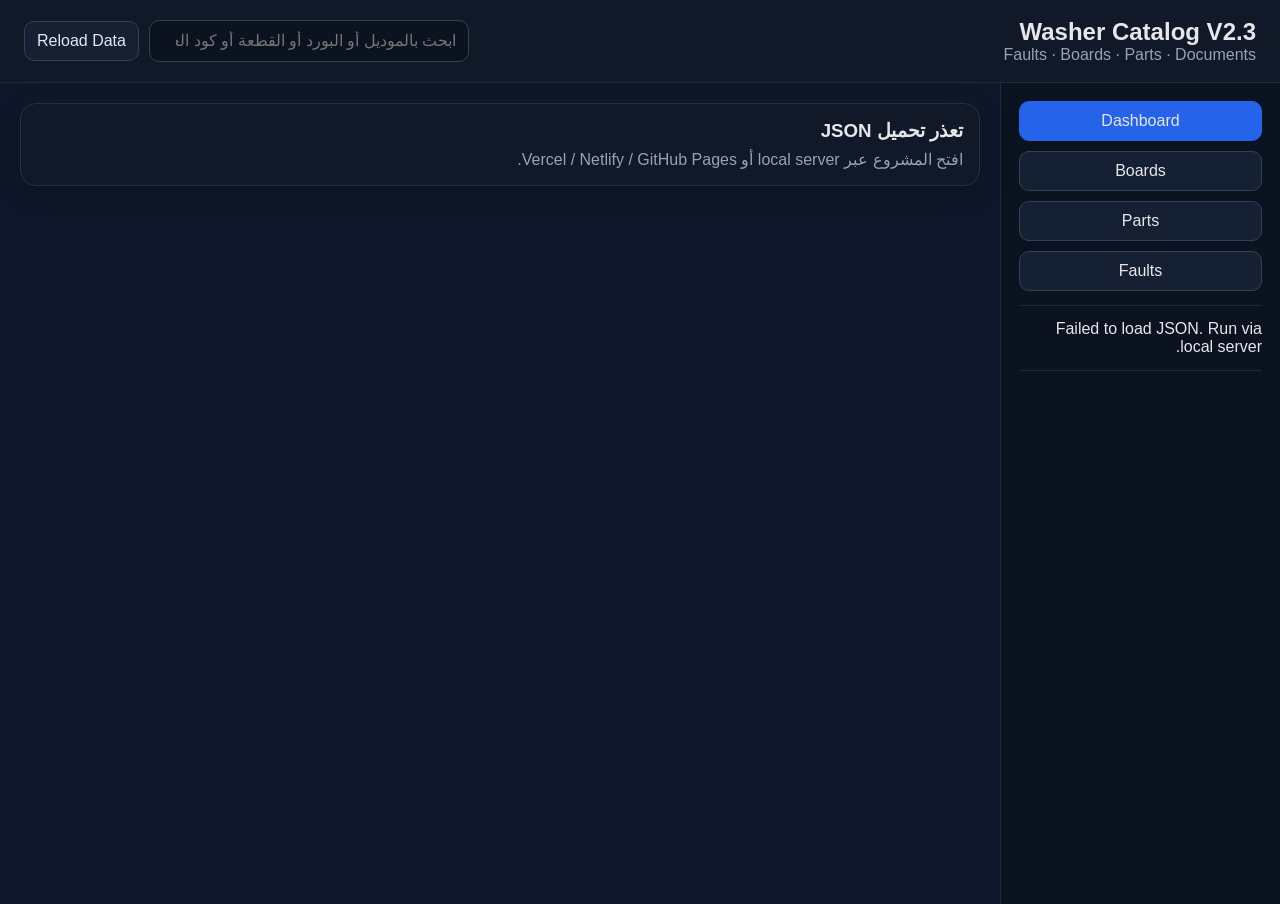
==== index.html @ 23c7f56a "Add files via upload" ====
<!DOCTYPE html>
<html lang="ar" dir="rtl">
<head>
  <meta charset="UTF-8" />
  <meta name="viewport" content="width=device-width, initial-scale=1.0" />
  <title>Washer Catalog V2.3</title>
  <link rel="stylesheet" href="styles.css" />
</head>
<body>
  <header class="topbar">
    <div>
      <h1>Washer Catalog V2.3</h1>
      <p class="muted">Faults · Boards · Parts · Documents</p>
    </div>
    <div class="actions">
      <input id="globalSearch" type="search" placeholder="ابحث بالموديل أو البورد أو القطعة أو كود العطل" />
      <button id="reloadBtn">Reload Data</button>
    </div>
  </header>

  <section class="sidebar-wrap">
    <aside class="sidebar">
      <nav class="main-nav">
        <button class="nav-btn active" data-view="dashboard">Dashboard</button>
        <button class="nav-btn" data-view="boards">Boards</button>
        <button class="nav-btn" data-view="parts">Parts</button>
        <button class="nav-btn" data-view="symptoms">Faults</button>
      </nav>
      <div class="status-box">
        <div id="dataStatus">جاهز</div>
      </div>
      <div class="brand-list" id="brandList"></div>
    </aside>
    <main id="app"></main>
  </section>

  <template id="emptyStateTpl">
    <div class="card empty"><h3>لا توجد بيانات مطابقة</h3></div>
  </template>
  <script src="app.js"></script>
</body>
</html>
---- styles.css ----
*{box-sizing:border-box}body{margin:0;font-family:Arial,Helvetica,sans-serif;background:#0f172a;color:#e5e7eb}a{color:#93c5fd}button,input{font:inherit}h1,h2,h3,p{margin:0}ul{margin:8px 0 0;padding-inline-start:18px}
.topbar{display:flex;justify-content:space-between;align-items:center;gap:16px;padding:18px 24px;border-bottom:1px solid #1f2937;background:#111827;position:sticky;top:0;z-index:10}.topbar h1{font-size:24px}.muted{color:#94a3b8}.actions{display:flex;gap:10px;align-items:center;flex-wrap:wrap}.actions input{min-width:320px;padding:11px 12px;border-radius:10px;border:1px solid #334155;background:#0b1220;color:#e5e7eb}.actions button,.nav-btn,.brand-btn,.inline,.tab-btn{padding:10px 12px;border:1px solid #334155;border-radius:10px;background:#162033;color:#e5e7eb;cursor:pointer}.actions button:hover,.nav-btn:hover,.brand-btn:hover,.inline:hover,.tab-btn:hover{background:#1e293b}.nav-btn.active,.brand-btn.active,.tab-btn.active{background:#2563eb;border-color:#2563eb}.sidebar-wrap{display:grid;grid-template-columns:280px 1fr;min-height:calc(100vh - 79px)}.sidebar{padding:18px;border-left:1px solid #1f2937;background:#0b1220}.main-nav,.brand-list{display:grid;gap:10px}.status-box{padding:14px 0;border-top:1px solid #1f2937;border-bottom:1px solid #1f2937;margin:14px 0}#app{padding:20px}.section-title{display:flex;justify-content:space-between;align-items:center;gap:12px;margin-bottom:16px}.grid{display:grid;grid-template-columns:repeat(auto-fit,minmax(240px,1fr));gap:16px}.card{background:#111827;border:1px solid #243041;border-radius:16px;padding:16px;box-shadow:0 8px 30px rgba(0,0,0,.18)}.card h3{margin-bottom:8px}.badge{display:inline-block;padding:4px 8px;border-radius:999px;background:#1e293b;color:#bfdbfe;font-size:12px;margin:4px 4px 0 0}.schema{white-space:pre-wrap;background:#0b1220;padding:14px;border-radius:12px;border:1px solid #243041}.table{display:grid;gap:8px}.model-row,.item-row{display:grid;grid-template-columns:2.1fr 1.2fr .8fr .8fr;gap:12px;align-items:center;padding:12px;border:1px solid #243041;border-radius:12px;background:#111827}.head{background:#172033;font-weight:700}.tabs{display:flex;gap:8px;flex-wrap:wrap;margin-bottom:14px}.kv{display:grid;grid-template-columns:180px 1fr;gap:10px}.list{display:grid;gap:16px}.doc-list,.part-list,.board-list{display:grid;gap:12px}.doc-item,.part-item,.board-item{padding:14px;border-radius:12px;background:#0b1220;border:1px solid #243041}.split{display:grid;grid-template-columns:1fr 1fr;gap:16px}.doc-status{font-size:12px;padding:4px 8px;border-radius:999px;background:#1e293b}.doc-status.unavailable{background:#3f1d1d;color:#fecaca}.doc-status.available{background:#10261a;color:#bbf7d0}.toolbar{display:flex;gap:10px;align-items:center;flex-wrap:wrap;margin-bottom:14px}.pill{padding:6px 10px;border-radius:999px;background:#172033;border:1px solid #243041}.empty{min-height:120px;display:flex;align-items:center;justify-content:center;text-align:center}.small{font-size:13px;color:#94a3b8}.link-btn{display:inline-block;margin-top:8px}.note{padding:10px 12px;background:#0b1220;border:1px solid #243041;border-radius:12px}.compat-list{display:flex;flex-wrap:wrap;gap:8px}@media(max-width:900px){.sidebar-wrap{grid-template-columns:1fr}.sidebar{border-left:none;border-bottom:1px solid #1f2937}.actions input{min-width:0;width:100%}.topbar{flex-direction:column;align-items:stretch}.split,.kv,.model-row,.item-row{grid-template-columns:1fr}}
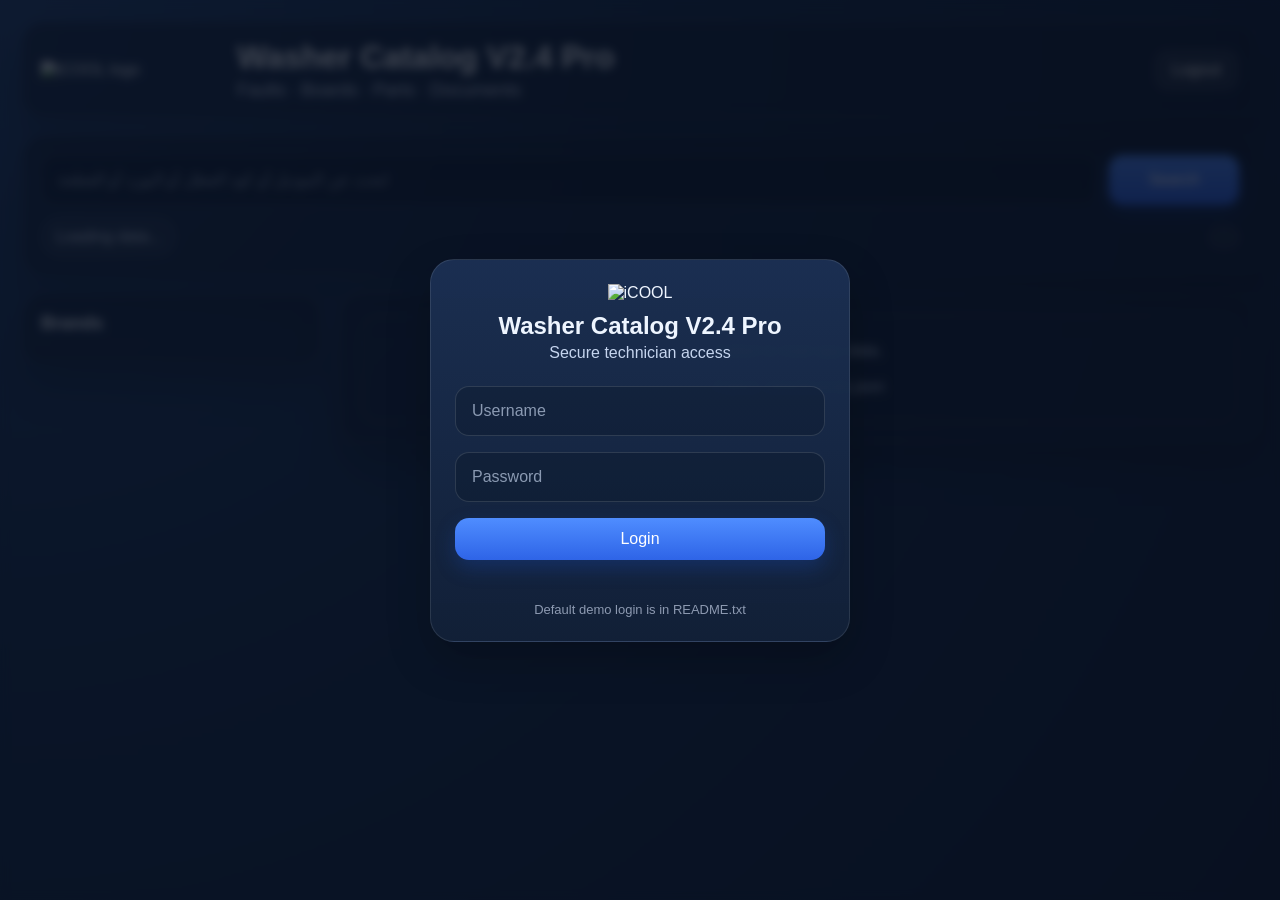
==== commit 15bba27c: "Add files via upload" ====
--- a/index.html
+++ b/index.html
@@ -1,42 +1,62 @@
 <!DOCTYPE html>
-<html lang="ar" dir="rtl">
+<html lang="en" dir="ltr">
 <head>
   <meta charset="UTF-8" />
   <meta name="viewport" content="width=device-width, initial-scale=1.0" />
-  <title>Washer Catalog V2.3</title>
+  <title>Washer Catalog V2.4 Pro</title>
   <link rel="stylesheet" href="styles.css" />
 </head>
 <body>
-  <header class="topbar">
-    <div>
-      <h1>Washer Catalog V2.3</h1>
-      <p class="muted">Faults · Boards · Parts · Documents</p>
+  <div id="loginOverlay" class="login-overlay">
+    <div class="login-box">
+      <img src="assets/logo/icool.svg" class="login-logo" alt="iCOOL">
+      <h2>Washer Catalog V2.4 Pro</h2>
+      <p>Secure technician access</p>
+      <input id="loginUser" type="text" placeholder="Username">
+      <input id="loginPass" type="password" placeholder="Password">
+      <button id="loginBtn">Login</button>
+      <div id="loginMsg" class="login-msg"></div>
+      <div class="small-note">Default demo login is in README.txt</div>
     </div>
-    <div class="actions">
-      <input id="globalSearch" type="search" placeholder="ابحث بالموديل أو البورد أو القطعة أو كود العطل" />
-      <button id="reloadBtn">Reload Data</button>
-    </div>
-  </header>
+  </div>
 
-  <section class="sidebar-wrap">
-    <aside class="sidebar">
-      <nav class="main-nav">
-        <button class="nav-btn active" data-view="dashboard">Dashboard</button>
-        <button class="nav-btn" data-view="boards">Boards</button>
-        <button class="nav-btn" data-view="parts">Parts</button>
-        <button class="nav-btn" data-view="symptoms">Faults</button>
-      </nav>
-      <div class="status-box">
-        <div id="dataStatus">جاهز</div>
+  <div class="app-shell">
+    <header class="app-header">
+      <div class="header-left">
+        <img src="assets/logo/icool.svg" class="icool-logo" alt="iCOOL logo">
+        <div>
+          <h1>Washer Catalog V2.4 Pro</h1>
+          <p>Faults · Boards · Parts · Documents</p>
+        </div>
       </div>
-      <div class="brand-list" id="brandList"></div>
-    </aside>
-    <main id="app"></main>
-  </section>
+      <div class="header-right">
+        <button id="logoutBtn" class="ghost-btn">Logout</button>
+      </div>
+    </header>
 
-  <template id="emptyStateTpl">
-    <div class="card empty"><h3>لا توجد بيانات مطابقة</h3></div>
-  </template>
+    <section class="top-tools">
+      <div class="search-row">
+        <input id="globalSearch" type="text" placeholder="ابحث عن الموديل أو كود العطل أو البورد أو القطعة">
+        <button id="searchBtn">Search</button>
+      </div>
+      <div class="meta-row">
+        <div id="statsBox" class="stat-pill">Loading data...</div>
+        <div id="crumbs" class="crumbs"></div>
+      </div>
+    </section>
+
+    <main class="main-grid">
+      <aside class="sidebar">
+        <div class="side-title">Brands</div>
+        <div id="brandList" class="brand-list"></div>
+      </aside>
+
+      <section class="content">
+        <div id="viewRoot"></div>
+      </section>
+    </main>
+  </div>
+
   <script src="app.js"></script>
 </body>
-</html>+</html>
--- a/styles.css
+++ b/styles.css
@@ -1,2 +1,134 @@
-*{box-sizing:border-box}body{margin:0;font-family:Arial,Helvetica,sans-serif;background:#0f172a;color:#e5e7eb}a{color:#93c5fd}button,input{font:inherit}h1,h2,h3,p{margin:0}ul{margin:8px 0 0;padding-inline-start:18px}
-.topbar{display:flex;justify-content:space-between;align-items:center;gap:16px;padding:18px 24px;border-bottom:1px solid #1f2937;background:#111827;position:sticky;top:0;z-index:10}.topbar h1{font-size:24px}.muted{color:#94a3b8}.actions{display:flex;gap:10px;align-items:center;flex-wrap:wrap}.actions input{min-width:320px;padding:11px 12px;border-radius:10px;border:1px solid #334155;background:#0b1220;color:#e5e7eb}.actions button,.nav-btn,.brand-btn,.inline,.tab-btn{padding:10px 12px;border:1px solid #334155;border-radius:10px;background:#162033;color:#e5e7eb;cursor:pointer}.actions button:hover,.nav-btn:hover,.brand-btn:hover,.inline:hover,.tab-btn:hover{background:#1e293b}.nav-btn.active,.brand-btn.active,.tab-btn.active{background:#2563eb;border-color:#2563eb}.sidebar-wrap{display:grid;grid-template-columns:280px 1fr;min-height:calc(100vh - 79px)}.sidebar{padding:18px;border-left:1px solid #1f2937;background:#0b1220}.main-nav,.brand-list{display:grid;gap:10px}.status-box{padding:14px 0;border-top:1px solid #1f2937;border-bottom:1px solid #1f2937;margin:14px 0}#app{padding:20px}.section-title{display:flex;justify-content:space-between;align-items:center;gap:12px;margin-bottom:16px}.grid{display:grid;grid-template-columns:repeat(auto-fit,minmax(240px,1fr));gap:16px}.card{background:#111827;border:1px solid #243041;border-radius:16px;padding:16px;box-shadow:0 8px 30px rgba(0,0,0,.18)}.card h3{margin-bottom:8px}.badge{display:inline-block;padding:4px 8px;border-radius:999px;background:#1e293b;color:#bfdbfe;font-size:12px;margin:4px 4px 0 0}.schema{white-space:pre-wrap;background:#0b1220;padding:14px;border-radius:12px;border:1px solid #243041}.table{display:grid;gap:8px}.model-row,.item-row{display:grid;grid-template-columns:2.1fr 1.2fr .8fr .8fr;gap:12px;align-items:center;padding:12px;border:1px solid #243041;border-radius:12px;background:#111827}.head{background:#172033;font-weight:700}.tabs{display:flex;gap:8px;flex-wrap:wrap;margin-bottom:14px}.kv{display:grid;grid-template-columns:180px 1fr;gap:10px}.list{display:grid;gap:16px}.doc-list,.part-list,.board-list{display:grid;gap:12px}.doc-item,.part-item,.board-item{padding:14px;border-radius:12px;background:#0b1220;border:1px solid #243041}.split{display:grid;grid-template-columns:1fr 1fr;gap:16px}.doc-status{font-size:12px;padding:4px 8px;border-radius:999px;background:#1e293b}.doc-status.unavailable{background:#3f1d1d;color:#fecaca}.doc-status.available{background:#10261a;color:#bbf7d0}.toolbar{display:flex;gap:10px;align-items:center;flex-wrap:wrap;margin-bottom:14px}.pill{padding:6px 10px;border-radius:999px;background:#172033;border:1px solid #243041}.empty{min-height:120px;display:flex;align-items:center;justify-content:center;text-align:center}.small{font-size:13px;color:#94a3b8}.link-btn{display:inline-block;margin-top:8px}.note{padding:10px 12px;background:#0b1220;border:1px solid #243041;border-radius:12px}.compat-list{display:flex;flex-wrap:wrap;gap:8px}@media(max-width:900px){.sidebar-wrap{grid-template-columns:1fr}.sidebar{border-left:none;border-bottom:1px solid #1f2937}.actions input{min-width:0;width:100%}.topbar{flex-direction:column;align-items:stretch}.split,.kv,.model-row,.item-row{grid-template-columns:1fr}}+
+:root{
+  --bg:#142845;
+  --bg2:#19345a;
+  --panel:#1d3154;
+  --panel2:#223a64;
+  --line:rgba(255,255,255,.10);
+  --text:#eef5ff;
+  --muted:#c6d5ef;
+  --accent:#4f8dff;
+  --accent2:#7cb3ff;
+  --ok:#45d68c;
+  --danger:#ff7d7d;
+  --shadow:0 18px 44px rgba(0,0,0,.24);
+}
+*{box-sizing:border-box}
+body{
+  margin:0;
+  min-height:100vh;
+  font-family:Arial,Helvetica,sans-serif;
+  color:var(--text);
+  background:
+    radial-gradient(circle at top left,#26487b 0%, #173257 42%, #11213c 100%);
+}
+input,button{font:inherit}
+.app-shell{max-width:1320px; margin:0 auto; padding:22px}
+.app-header{
+  display:flex; justify-content:space-between; align-items:center; gap:16px;
+  padding:16px 18px; border:1px solid var(--line); background:rgba(17,31,54,.50);
+  border-radius:22px; box-shadow:var(--shadow); backdrop-filter: blur(9px);
+}
+.header-left{display:flex; gap:16px; align-items:center}
+.icool-logo{width:180px; max-width:42vw; height:auto; display:block}
+.app-header h1{margin:0 0 4px; font-size:32px}
+.app-header p{margin:0; color:var(--muted); font-size:18px}
+.ghost-btn, #searchBtn, #loginBtn{
+  border:none; border-radius:14px; cursor:pointer;
+  padding:12px 18px; color:white; background:linear-gradient(180deg,var(--accent),#2e64e7);
+  box-shadow:0 8px 20px rgba(28,88,220,.25);
+}
+.ghost-btn{background:rgba(255,255,255,.08); box-shadow:none}
+.top-tools{
+  margin-top:18px; padding:18px; border:1px solid var(--line); border-radius:22px;
+  background:rgba(19,34,59,.52); box-shadow:var(--shadow)
+}
+.search-row{display:grid; grid-template-columns:1fr 130px; gap:12px}
+.search-row input, .login-box input{
+  width:100%; border:1px solid rgba(255,255,255,.12); border-radius:14px;
+  background:rgba(7,16,32,.26); color:var(--text); padding:15px 16px; outline:none;
+}
+.search-row input::placeholder, .login-box input::placeholder{color:#c7d6efaa}
+.meta-row{margin-top:12px; display:flex; gap:12px; align-items:center; justify-content:space-between; flex-wrap:wrap}
+.stat-pill,.crumbs{
+  border:1px solid var(--line); background:rgba(255,255,255,.05);
+  border-radius:999px; padding:10px 14px; color:var(--muted)
+}
+.main-grid{display:grid; grid-template-columns:300px 1fr; gap:18px; margin-top:18px}
+.sidebar, .content{
+  border:1px solid var(--line); border-radius:22px; background:rgba(19,34,59,.52);
+  box-shadow:var(--shadow)
+}
+.sidebar{padding:18px; height:fit-content; position:sticky; top:18px}
+.side-title{font-size:18px; font-weight:700; margin-bottom:12px}
+.brand-list{display:grid; gap:10px}
+.brand-btn{
+  display:flex; gap:12px; align-items:center; width:100%; text-align:left;
+  background:rgba(255,255,255,.04); border:1px solid var(--line); border-radius:16px;
+  padding:12px 14px; color:var(--text); cursor:pointer;
+}
+.brand-btn.active{background:linear-gradient(180deg,#4079f2,#2b62de)}
+.brand-btn img{width:58px; height:28px; object-fit:contain; border-radius:8px; background:#ffffff12}
+.brand-btn .brand-names small{display:block; color:#dfe8ffb3; margin-top:4px}
+.content{padding:20px}
+.brand-header{
+  display:flex; gap:14px; align-items:center; justify-content:space-between; flex-wrap:wrap;
+  margin-bottom:16px
+}
+.brand-title-wrap{display:flex; align-items:center; gap:14px}
+.brand-title-wrap img{width:92px; height:44px; object-fit:contain; background:#fff1; border-radius:10px}
+.info-grid, .models-grid, .search-results{
+  display:grid; gap:14px
+}
+.models-grid{grid-template-columns:repeat(auto-fill,minmax(220px,1fr))}
+.model-card, .detail-card, .result-card{
+  border:1px solid var(--line); background:rgba(255,255,255,.04); border-radius:18px; padding:16px;
+}
+.model-card h3, .detail-card h3, .result-card h3{margin:0 0 10px}
+.meta-badges{display:flex; gap:8px; flex-wrap:wrap; margin-bottom:10px}
+.badge{
+  border:1px solid var(--line); border-radius:999px; padding:6px 10px; color:#dce8ff; font-size:13px;
+  background:rgba(255,255,255,.05)
+}
+.action-row{display:flex; gap:10px; margin-top:12px}
+.action-row button{
+  flex:1; border:none; border-radius:12px; padding:10px 12px; color:white; cursor:pointer;
+  background:rgba(79,141,255,.85)
+}
+.dim{color:var(--muted)}
+.detail-grid{display:grid; grid-template-columns:repeat(2,minmax(0,1fr)); gap:16px}
+.detail-card ul{margin:10px 0 0; padding-left:18px}
+.detail-card li{margin:8px 0}
+.kv{display:grid; grid-template-columns:160px 1fr; gap:8px; margin:6px 0}
+.result-card{display:flex; justify-content:space-between; gap:14px; align-items:flex-start}
+.empty{
+  border:1px dashed rgba(255,255,255,.18); border-radius:18px; padding:26px; text-align:center; color:var(--muted)
+}
+.login-overlay{
+  position:fixed; inset:0; display:flex; align-items:center; justify-content:center;
+  background:rgba(6,12,24,.74); z-index:10; backdrop-filter: blur(5px)
+}
+.login-box{
+  width:min(92vw,420px); border:1px solid var(--line); border-radius:24px; padding:24px;
+  background:linear-gradient(180deg,rgba(28,49,84,.94),rgba(18,33,57,.96)); box-shadow:var(--shadow);
+  text-align:center
+}
+.login-logo{width:210px; max-width:100%; margin-bottom:10px}
+.login-box h2{margin:0 0 4px}
+.login-box p{margin:0 0 16px; color:var(--muted)}
+.login-box input{margin:8px 0}
+.login-box button{width:100%; margin-top:8px}
+.login-msg{min-height:20px; margin-top:10px; color:var(--danger)}
+.small-note{margin-top:12px; color:#dce8ff9b; font-size:13px}
+.hidden{display:none !important}
+.link-btn{
+  border:none; background:none; color:#8dc0ff; cursor:pointer; padding:0; text-decoration:underline;
+}
+.section-title{font-size:22px; margin:0 0 14px}
+@media (max-width:960px){
+  .main-grid{grid-template-columns:1fr}
+  .sidebar{position:static}
+  .detail-grid{grid-template-columns:1fr}
+  .app-header{flex-direction:column; align-items:flex-start}
+  .search-row{grid-template-columns:1fr}
+}
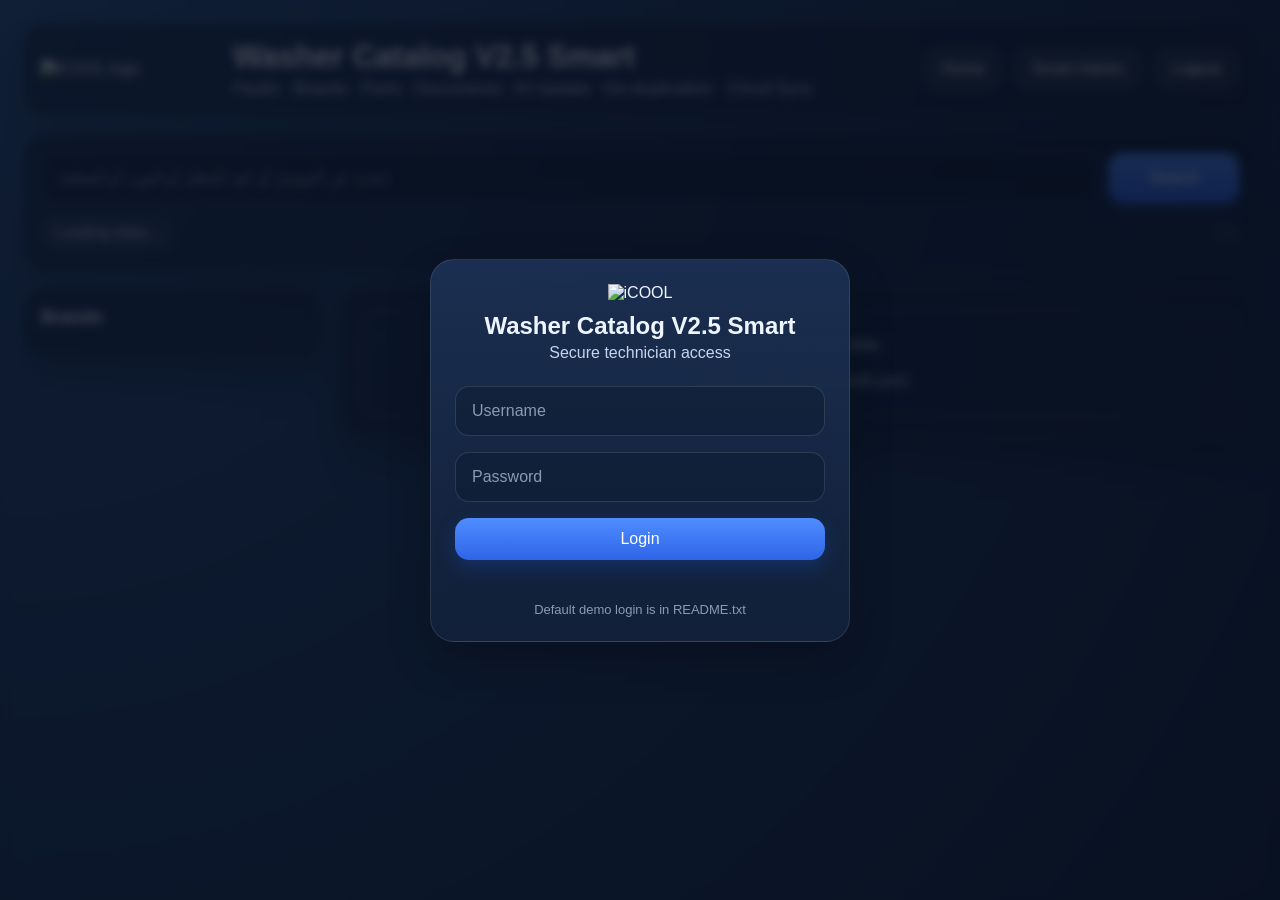
==== commit c2a15337: "Add files via upload" ====
--- a/index.html
+++ b/index.html
@@ -3,14 +3,14 @@
 <head>
   <meta charset="UTF-8" />
   <meta name="viewport" content="width=device-width, initial-scale=1.0" />
-  <title>Washer Catalog V2.4 Pro</title>
+  <title>Washer Catalog V2.5 Smart</title>
   <link rel="stylesheet" href="styles.css" />
 </head>
 <body>
   <div id="loginOverlay" class="login-overlay">
     <div class="login-box">
       <img src="assets/logo/icool.svg" class="login-logo" alt="iCOOL">
-      <h2>Washer Catalog V2.4 Pro</h2>
+      <h2>Washer Catalog V2.5 Smart</h2>
       <p>Secure technician access</p>
       <input id="loginUser" type="text" placeholder="Username">
       <input id="loginPass" type="password" placeholder="Password">
@@ -25,11 +25,13 @@
       <div class="header-left">
         <img src="assets/logo/icool.svg" class="icool-logo" alt="iCOOL logo">
         <div>
-          <h1>Washer Catalog V2.4 Pro</h1>
-          <p>Faults · Boards · Parts · Documents</p>
+          <h1>Washer Catalog V2.5 Smart</h1>
+          <p>Faults · Boards · Parts · Documents · AI Update · De-duplication · Cloud Sync</p>
         </div>
       </div>
       <div class="header-right">
+        <button id="goHomeBtn" class="ghost-btn">Home</button>
+        <button id="toggleAdminBtn" class="ghost-btn">Smart Admin</button>
         <button id="logoutBtn" class="ghost-btn">Logout</button>
       </div>
     </header>
@@ -42,6 +44,41 @@
       <div class="meta-row">
         <div id="statsBox" class="stat-pill">Loading data...</div>
         <div id="crumbs" class="crumbs"></div>
+      </div>
+    </section>
+
+    <section id="adminPanel" class="admin-panel hidden">
+      <div class="admin-head">
+        <h2>Smart Admin</h2>
+        <div class="dim">Edit one brand, ask AI to expand one brand or all brands, remove duplicates automatically, and optionally sync to Supabase cloud.</div>
+      </div>
+      <div class="admin-toolbar wrap">
+        <select id="adminBrandSelect"></select>
+        <span id="adminSourceMeta" class="badge">Source: bundled</span>
+        <label class="file-pill">Import JSON<input id="importBrandFile" type="file" accept="application/json,.json"></label>
+        <button id="dedupeBtn">Normalize & De-duplicate</button>
+        <button id="saveOverrideBtn">Save Override</button>
+        <button id="resetOverrideBtn" class="ghost-btn">Reset Brand</button>
+        <button id="exportBrandBtn" class="ghost-btn">Export Brand</button>
+        <button id="exportAllBtn" class="ghost-btn">Export All</button>
+        <button id="cloudLoadBtn" class="ghost-btn">Cloud Load</button>
+        <button id="cloudSaveBtn" class="ghost-btn">Cloud Save</button>
+      </div>
+      <div class="admin-grid top-gap">
+        <div class="detail-card">
+          <h3>AI Instruction</h3>
+          <textarea id="aiInstruction" class="admin-textarea small"></textarea>
+          <div class="action-row stack-on-mobile">
+            <button id="applyAiBtn">Apply AI Update</button>
+            <button id="applyAiAllBtn" class="ghost-btn">Update All Brands</button>
+          </div>
+          <div class="dim top-gap-sm">Tip: ask for older + newer models, better board mapping notes, full fault families, and cleaner aliases.</div>
+          <div id="adminStatus" class="admin-status"></div>
+        </div>
+        <div class="detail-card admin-json-wrap">
+          <h3>Brand JSON</h3>
+          <textarea id="adminJson" class="admin-textarea"></textarea>
+        </div>
       </div>
     </section>
 
--- a/styles.css
+++ b/styles.css
@@ -1,9 +1,8 @@
-
 :root{
-  --bg:#142845;
-  --bg2:#19345a;
-  --panel:#1d3154;
-  --panel2:#223a64;
+  --bg:#173052;
+  --bg2:#21406c;
+  --panel:#22385e;
+  --panel2:#2a4677;
   --line:rgba(255,255,255,.10);
   --text:#eef5ff;
   --muted:#c6d5ef;
@@ -19,40 +18,40 @@
   min-height:100vh;
   font-family:Arial,Helvetica,sans-serif;
   color:var(--text);
-  background:
-    radial-gradient(circle at top left,#26487b 0%, #173257 42%, #11213c 100%);
+  background:radial-gradient(circle at top left,#305992 0%, #21406d 40%, #132540 100%);
 }
-input,button{font:inherit}
-.app-shell{max-width:1320px; margin:0 auto; padding:22px}
+input,button,textarea,select{font:inherit}
+.app-shell{max-width:1440px; margin:0 auto; padding:22px}
 .app-header{
   display:flex; justify-content:space-between; align-items:center; gap:16px;
   padding:16px 18px; border:1px solid var(--line); background:rgba(17,31,54,.50);
   border-radius:22px; box-shadow:var(--shadow); backdrop-filter: blur(9px);
 }
-.header-left{display:flex; gap:16px; align-items:center}
+.header-left,.header-right{display:flex; gap:12px; align-items:center; flex-wrap:wrap}
 .icool-logo{width:180px; max-width:42vw; height:auto; display:block}
-.app-header h1{margin:0 0 4px; font-size:32px}
-.app-header p{margin:0; color:var(--muted); font-size:18px}
-.ghost-btn, #searchBtn, #loginBtn{
+.app-header h1{margin:0 0 4px; font-size:31px}
+.app-header p{margin:0; color:var(--muted); font-size:17px}
+button, .file-pill{
   border:none; border-radius:14px; cursor:pointer;
   padding:12px 18px; color:white; background:linear-gradient(180deg,var(--accent),#2e64e7);
   box-shadow:0 8px 20px rgba(28,88,220,.25);
 }
+button:disabled{opacity:.6; cursor:wait}
 .ghost-btn{background:rgba(255,255,255,.08); box-shadow:none}
-.top-tools{
+.top-tools,.admin-panel{
   margin-top:18px; padding:18px; border:1px solid var(--line); border-radius:22px;
   background:rgba(19,34,59,.52); box-shadow:var(--shadow)
 }
 .search-row{display:grid; grid-template-columns:1fr 130px; gap:12px}
-.search-row input, .login-box input{
+.search-row input, .login-box input, textarea, select{
   width:100%; border:1px solid rgba(255,255,255,.12); border-radius:14px;
   background:rgba(7,16,32,.26); color:var(--text); padding:15px 16px; outline:none;
 }
-.search-row input::placeholder, .login-box input::placeholder{color:#c7d6efaa}
+.search-row input::placeholder, .login-box input::placeholder, textarea::placeholder{color:#c7d6efaa}
 .meta-row{margin-top:12px; display:flex; gap:12px; align-items:center; justify-content:space-between; flex-wrap:wrap}
-.stat-pill,.crumbs{
+.stat-pill,.crumbs,.badge{
   border:1px solid var(--line); background:rgba(255,255,255,.05);
-  border-radius:999px; padding:10px 14px; color:var(--muted)
+  border-radius:999px; padding:8px 12px; color:var(--muted)
 }
 .main-grid{display:grid; grid-template-columns:300px 1fr; gap:18px; margin-top:18px}
 .sidebar, .content{
@@ -71,64 +70,54 @@
 .brand-btn img{width:58px; height:28px; object-fit:contain; border-radius:8px; background:#ffffff12}
 .brand-btn .brand-names small{display:block; color:#dfe8ffb3; margin-top:4px}
 .content{padding:20px}
-.brand-header{
-  display:flex; gap:14px; align-items:center; justify-content:space-between; flex-wrap:wrap;
-  margin-bottom:16px
-}
+.brand-header{display:flex; gap:14px; align-items:center; justify-content:space-between; flex-wrap:wrap; margin-bottom:16px}
 .brand-title-wrap{display:flex; align-items:center; gap:14px}
 .brand-title-wrap img{width:92px; height:44px; object-fit:contain; background:#fff1; border-radius:10px}
-.info-grid, .models-grid, .search-results{
-  display:grid; gap:14px
-}
+.models-grid,.search-results{display:grid; gap:14px}
 .models-grid{grid-template-columns:repeat(auto-fill,minmax(220px,1fr))}
 .model-card, .detail-card, .result-card{
   border:1px solid var(--line); background:rgba(255,255,255,.04); border-radius:18px; padding:16px;
 }
 .model-card h3, .detail-card h3, .result-card h3{margin:0 0 10px}
 .meta-badges{display:flex; gap:8px; flex-wrap:wrap; margin-bottom:10px}
-.badge{
-  border:1px solid var(--line); border-radius:999px; padding:6px 10px; color:#dce8ff; font-size:13px;
-  background:rgba(255,255,255,.05)
-}
-.action-row{display:flex; gap:10px; margin-top:12px}
-.action-row button{
-  flex:1; border:none; border-radius:12px; padding:10px 12px; color:white; cursor:pointer;
-  background:rgba(79,141,255,.85)
-}
+.badge{font-size:13px; color:#dce8ff}
+.action-row{display:flex; gap:10px; margin-top:12px; flex-wrap:wrap}
+.action-row button{flex:1}
 .dim{color:var(--muted)}
-.detail-grid{display:grid; grid-template-columns:repeat(2,minmax(0,1fr)); gap:16px}
+.detail-grid,.admin-grid{display:grid; grid-template-columns:repeat(2,minmax(0,1fr)); gap:16px}
 .detail-card ul{margin:10px 0 0; padding-left:18px}
 .detail-card li{margin:8px 0}
 .kv{display:grid; grid-template-columns:160px 1fr; gap:8px; margin:6px 0}
 .result-card{display:flex; justify-content:space-between; gap:14px; align-items:flex-start}
-.empty{
-  border:1px dashed rgba(255,255,255,.18); border-radius:18px; padding:26px; text-align:center; color:var(--muted)
-}
-.login-overlay{
-  position:fixed; inset:0; display:flex; align-items:center; justify-content:center;
-  background:rgba(6,12,24,.74); z-index:10; backdrop-filter: blur(5px)
-}
-.login-box{
-  width:min(92vw,420px); border:1px solid var(--line); border-radius:24px; padding:24px;
-  background:linear-gradient(180deg,rgba(28,49,84,.94),rgba(18,33,57,.96)); box-shadow:var(--shadow);
-  text-align:center
-}
+.empty{border:1px dashed rgba(255,255,255,.18); border-radius:18px; padding:26px; text-align:center; color:var(--muted)}
+.login-overlay{position:fixed; inset:0; display:flex; align-items:center; justify-content:center; background:rgba(6,12,24,.74); z-index:10; backdrop-filter: blur(5px)}
+.login-box{width:min(92vw,420px); border:1px solid var(--line); border-radius:24px; padding:24px; background:linear-gradient(180deg,rgba(28,49,84,.94),rgba(18,33,57,.96)); box-shadow:var(--shadow); text-align:center}
 .login-logo{width:210px; max-width:100%; margin-bottom:10px}
-.login-box h2{margin:0 0 4px}
-.login-box p{margin:0 0 16px; color:var(--muted)}
-.login-box input{margin:8px 0}
-.login-box button{width:100%; margin-top:8px}
+.login-box h2{margin:0 0 4px}.login-box p{margin:0 0 16px; color:var(--muted)}
+.login-box input{margin:8px 0}.login-box button{width:100%; margin-top:8px}
 .login-msg{min-height:20px; margin-top:10px; color:var(--danger)}
 .small-note{margin-top:12px; color:#dce8ff9b; font-size:13px}
 .hidden{display:none !important}
-.link-btn{
-  border:none; background:none; color:#8dc0ff; cursor:pointer; padding:0; text-decoration:underline;
-}
 .section-title{font-size:22px; margin:0 0 14px}
+.admin-head{display:flex; justify-content:space-between; align-items:flex-start; gap:12px; margin-bottom:12px; flex-wrap:wrap}
+.admin-toolbar{display:flex; gap:10px; align-items:center; flex-wrap:wrap; margin-bottom:14px}
+.admin-toolbar select{min-width:180px}
+.file-pill{position:relative; overflow:hidden; display:inline-flex; align-items:center; box-shadow:none; background:rgba(255,255,255,.08)}
+.file-pill input{position:absolute; inset:0; opacity:0; cursor:pointer}
+.admin-textarea{min-height:420px; resize:vertical; font-family:ui-monospace, SFMono-Regular, Menlo, monospace}
+.admin-textarea.small{min-height:150px}
+.admin-json-wrap{grid-column:span 1}
+.admin-status{min-height:22px; margin-top:10px}
+.admin-status.ok{color:var(--ok)}
+.admin-status.bad{color:var(--danger)}
+a{color:#9cc7ff}
 @media (max-width:960px){
   .main-grid{grid-template-columns:1fr}
   .sidebar{position:static}
-  .detail-grid{grid-template-columns:1fr}
+  .detail-grid,.admin-grid{grid-template-columns:1fr}
   .app-header{flex-direction:column; align-items:flex-start}
   .search-row{grid-template-columns:1fr}
 }
+
+
+.wrap{flex-wrap:wrap}.top-gap{margin-top:16px}.top-gap-sm{margin-top:10px}.stack-on-mobile{display:flex;gap:10px;flex-wrap:wrap}
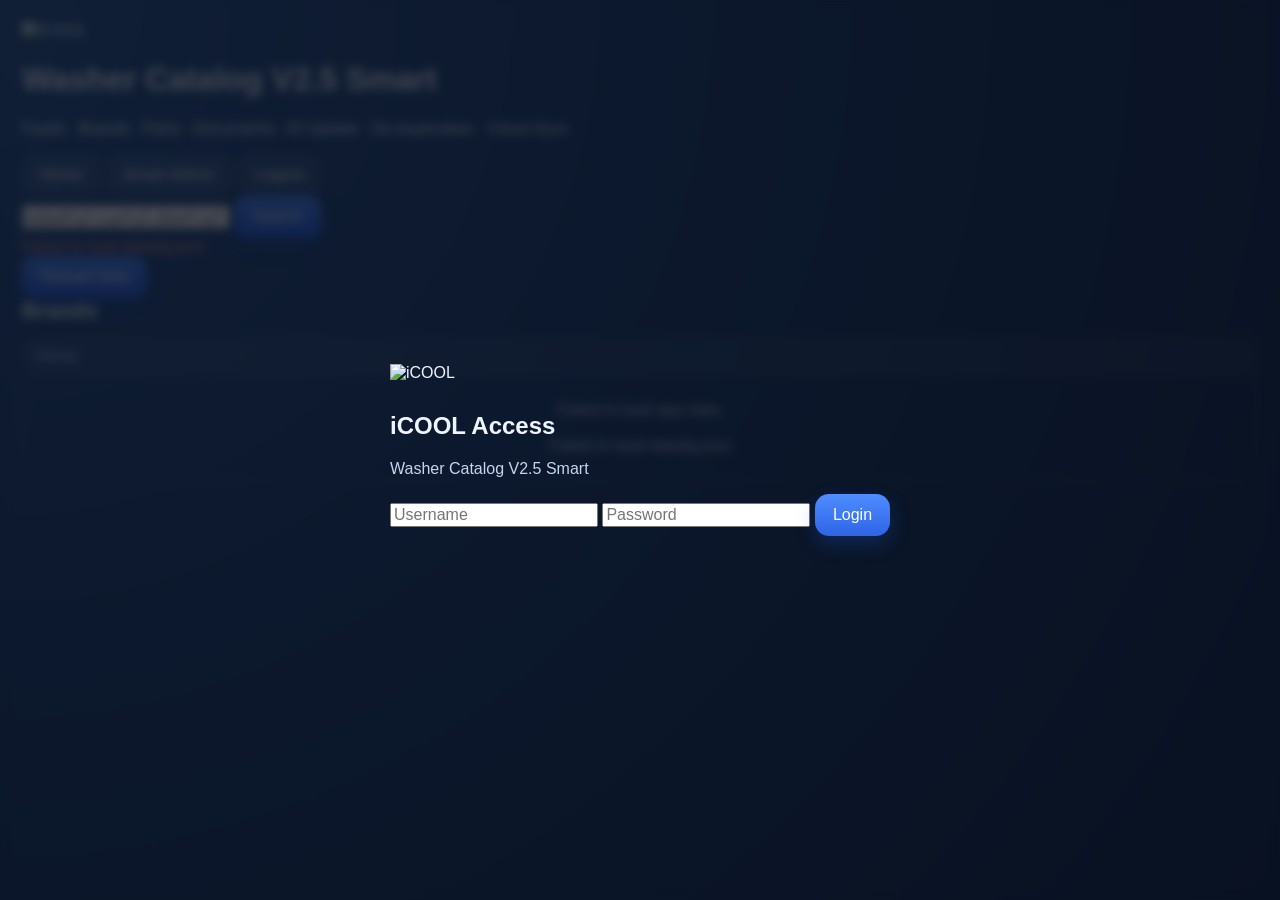
==== commit 902d6ae9: "Refactor index.html for better layout and accessibility Updated HTML structure and improved accessib" ====
--- a/index.html
+++ b/index.html
@@ -1,97 +1,112 @@
 <!DOCTYPE html>
-<html lang="en" dir="ltr">
+<html lang="en">
 <head>
-  <meta charset="UTF-8" />
-  <meta name="viewport" content="width=device-width, initial-scale=1.0" />
+  <meta charset="utf-8" />
+  <meta name="viewport" content="width=device-width,initial-scale=1,viewport-fit=cover" />
   <title>Washer Catalog V2.5 Smart</title>
   <link rel="stylesheet" href="styles.css" />
 </head>
 <body>
   <div id="loginOverlay" class="login-overlay">
-    <div class="login-box">
-      <img src="assets/logo/icool.svg" class="login-logo" alt="iCOOL">
-      <h2>Washer Catalog V2.5 Smart</h2>
-      <p>Secure technician access</p>
-      <input id="loginUser" type="text" placeholder="Username">
-      <input id="loginPass" type="password" placeholder="Password">
+    <div class="login-card">
+      <img src="assets/logo.svg" alt="iCOOL" class="login-logo" />
+      <h2>iCOOL Access</h2>
+      <p class="dim center">Washer Catalog V2.5 Smart</p>
+      <input id="loginUser" type="text" placeholder="Username" autocomplete="username" />
+      <input id="loginPass" type="password" placeholder="Password" autocomplete="current-password" />
       <button id="loginBtn">Login</button>
-      <div id="loginMsg" class="login-msg"></div>
-      <div class="small-note">Default demo login is in README.txt</div>
+      <div id="loginMsg" class="error-text"></div>
     </div>
   </div>
 
   <div class="app-shell">
-    <header class="app-header">
-      <div class="header-left">
-        <img src="assets/logo/icool.svg" class="icool-logo" alt="iCOOL logo">
-        <div>
-          <h1>Washer Catalog V2.5 Smart</h1>
-          <p>Faults · Boards · Parts · Documents · AI Update · De-duplication · Cloud Sync</p>
+    <header class="hero-card">
+      <div class="hero-top">
+        <div class="hero-brand">
+          <img src="assets/logo.svg" alt="iCOOL" class="hero-logo" />
+          <div class="hero-text">
+            <h1>Washer Catalog V2.5 Smart</h1>
+            <p>Faults · Boards · Parts · Documents · AI Update · De-duplication · Cloud Sync</p>
+          </div>
         </div>
-      </div>
-      <div class="header-right">
-        <button id="goHomeBtn" class="ghost-btn">Home</button>
-        <button id="toggleAdminBtn" class="ghost-btn">Smart Admin</button>
-        <button id="logoutBtn" class="ghost-btn">Logout</button>
+
+        <div class="top-actions">
+          <button id="homeBtn" class="ghost-btn">Home</button>
+          <button id="smartAdminBtn" class="ghost-btn">Smart Admin</button>
+          <button id="logoutBtn" class="ghost-btn">Logout</button>
+        </div>
       </div>
     </header>
 
-    <section class="top-tools">
-      <div class="search-row">
-        <input id="globalSearch" type="text" placeholder="ابحث عن الموديل أو كود العطل أو البورد أو القطعة">
+    <section class="panel-card">
+      <div class="search-wrap">
+        <input
+          id="globalSearch"
+          type="text"
+          placeholder="ابحث عن الموديل أو كود العطل أو البورد أو القطعة"
+        />
         <button id="searchBtn">Search</button>
       </div>
-      <div class="meta-row">
-        <div id="statsBox" class="stat-pill">Loading data...</div>
-        <div id="crumbs" class="crumbs"></div>
+
+      <div class="status-row">
+        <div id="statsBox" class="status-pill">Loading data...</div>
+        <button id="reloadBtn" class="mini-btn" type="button">Reload Data</button>
       </div>
     </section>
 
-    <section id="adminPanel" class="admin-panel hidden">
-      <div class="admin-head">
-        <h2>Smart Admin</h2>
-        <div class="dim">Edit one brand, ask AI to expand one brand or all brands, remove duplicates automatically, and optionally sync to Supabase cloud.</div>
+    <section class="panel-card">
+      <h2 class="section-title">Brands</h2>
+      <div id="brandList" class="brand-list"></div>
+    </section>
+
+    <section id="adminPanel" class="panel-card hidden">
+      <h2 class="section-title">Smart Admin</h2>
+
+      <div class="admin-grid">
+        <div class="field-block">
+          <label for="brandSelect">Brand</label>
+          <select id="brandSelect"></select>
+        </div>
+
+        <div class="field-block wide">
+          <label for="aiInstruction">AI Instruction</label>
+          <textarea
+            id="aiInstruction"
+            rows="7"
+            placeholder="Expand samsung with older and newer models, fuller error families, cleaner aliases, board mapping notes, and more complete parts while preserving the same JSON structure and avoiding duplicates."
+          ></textarea>
+        </div>
       </div>
-      <div class="admin-toolbar wrap">
-        <select id="adminBrandSelect"></select>
-        <span id="adminSourceMeta" class="badge">Source: bundled</span>
-        <label class="file-pill">Import JSON<input id="importBrandFile" type="file" accept="application/json,.json"></label>
-        <button id="dedupeBtn">Normalize & De-duplicate</button>
+
+      <div class="admin-actions">
+        <button id="normalizeBtn">Normalize &amp; De-duplicate</button>
         <button id="saveOverrideBtn">Save Override</button>
-        <button id="resetOverrideBtn" class="ghost-btn">Reset Brand</button>
+        <button id="resetBrandBtn" class="ghost-btn">Reset Brand</button>
         <button id="exportBrandBtn" class="ghost-btn">Export Brand</button>
         <button id="exportAllBtn" class="ghost-btn">Export All</button>
         <button id="cloudLoadBtn" class="ghost-btn">Cloud Load</button>
         <button id="cloudSaveBtn" class="ghost-btn">Cloud Save</button>
+        <button id="importJsonBtn" class="ghost-btn">Import JSON</button>
+        <button id="applyAiBtn">Apply AI Update</button>
+        <button id="updateAllBtn" class="ghost-btn">Update All Brands</button>
       </div>
-      <div class="admin-grid top-gap">
-        <div class="detail-card">
-          <h3>AI Instruction</h3>
-          <textarea id="aiInstruction" class="admin-textarea small"></textarea>
-          <div class="action-row stack-on-mobile">
-            <button id="applyAiBtn">Apply AI Update</button>
-            <button id="applyAiAllBtn" class="ghost-btn">Update All Brands</button>
-          </div>
-          <div class="dim top-gap-sm">Tip: ask for older + newer models, better board mapping notes, full fault families, and cleaner aliases.</div>
-          <div id="adminStatus" class="admin-status"></div>
-        </div>
-        <div class="detail-card admin-json-wrap">
-          <h3>Brand JSON</h3>
-          <textarea id="adminJson" class="admin-textarea"></textarea>
-        </div>
+
+      <input id="importJsonFile" type="file" accept=".json,application/json" hidden />
+
+      <div id="aiStatus" class="admin-status">
+        Tip: ask for older + newer models, better board mapping notes, full fault families, and cleaner aliases.
+      </div>
+
+      <div class="field-block wide">
+        <label for="brandJson">Brand JSON</label>
+        <textarea id="brandJson" rows="20" spellcheck="false"></textarea>
       </div>
     </section>
 
-    <main class="main-grid">
-      <aside class="sidebar">
-        <div class="side-title">Brands</div>
-        <div id="brandList" class="brand-list"></div>
-      </aside>
-
-      <section class="content">
-        <div id="viewRoot"></div>
-      </section>
-    </main>
+    <section class="panel-card">
+      <div id="crumbs" class="crumbs">Home</div>
+      <div id="viewRoot"></div>
+    </section>
   </div>
 
   <script src="app.js"></script>
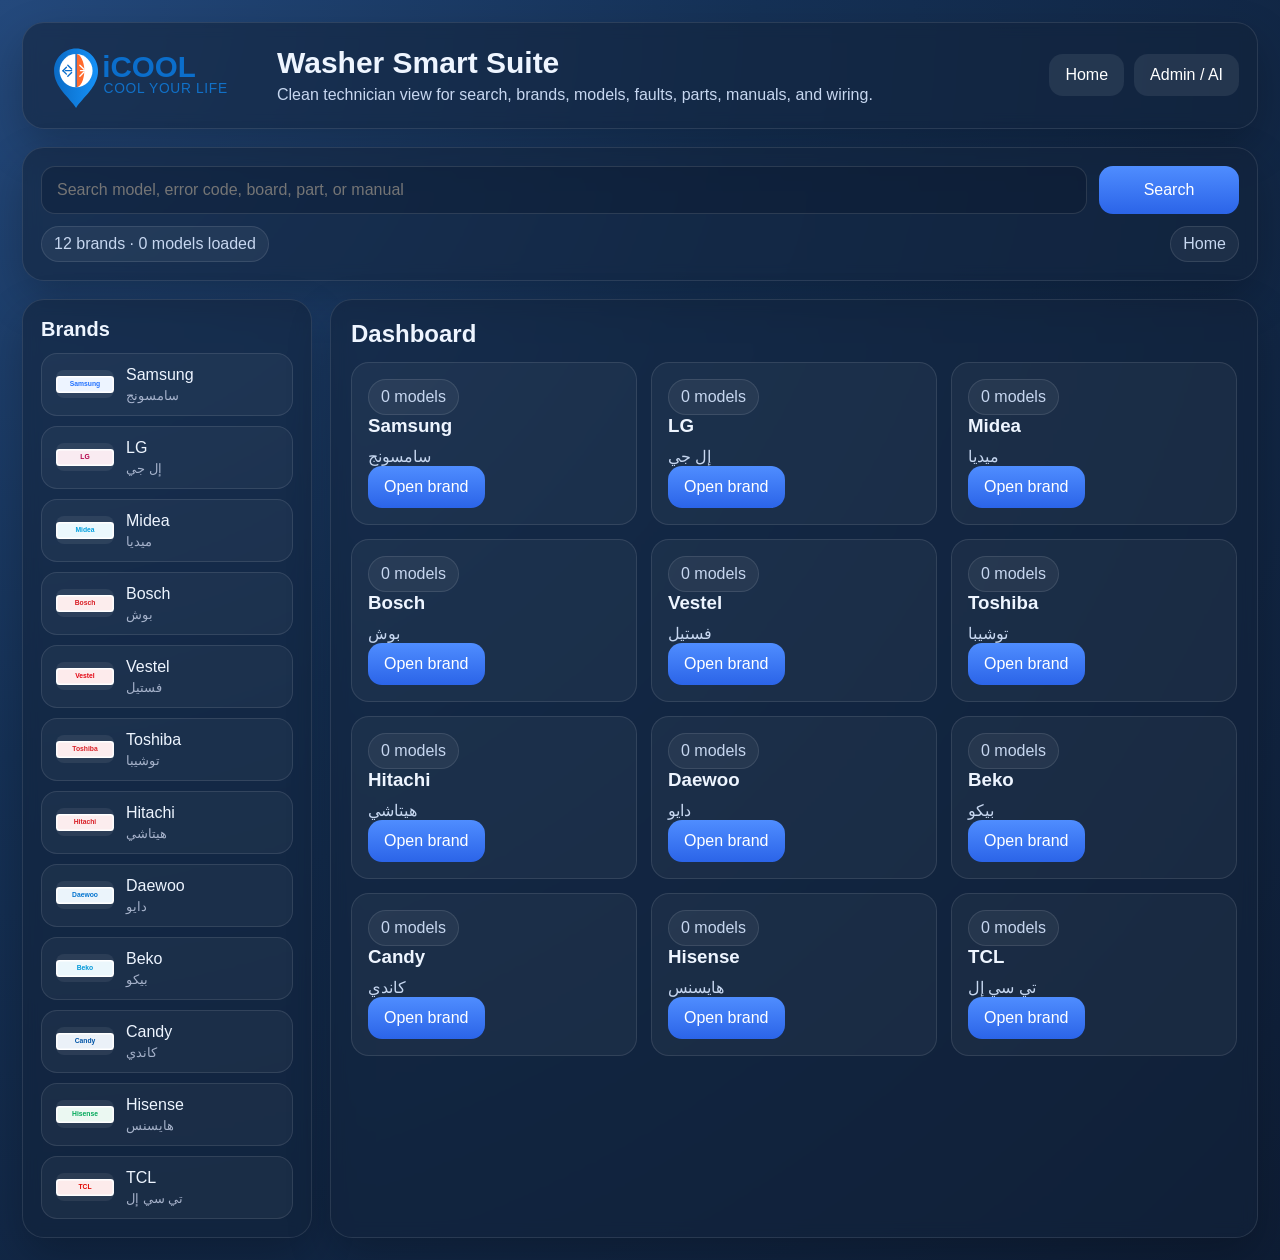
==== commit eab26072: "Add files via upload" ====
--- a/index.html
+++ b/index.html
@@ -2,113 +2,19 @@
 <html lang="en">
 <head>
   <meta charset="utf-8" />
-  <meta name="viewport" content="width=device-width,initial-scale=1,viewport-fit=cover" />
-  <title>Washer Catalog V2.5 Smart</title>
+  <meta name="viewport" content="width=device-width, initial-scale=1" />
+  <title>iCOOL Washer Smart Suite</title>
   <link rel="stylesheet" href="styles.css" />
 </head>
 <body>
-  <div id="loginOverlay" class="login-overlay">
-    <div class="login-card">
-      <img src="assets/logo.svg" alt="iCOOL" class="login-logo" />
-      <h2>iCOOL Access</h2>
-      <p class="dim center">Washer Catalog V2.5 Smart</p>
-      <input id="loginUser" type="text" placeholder="Username" autocomplete="username" />
-      <input id="loginPass" type="password" placeholder="Password" autocomplete="current-password" />
-      <button id="loginBtn">Login</button>
-      <div id="loginMsg" class="error-text"></div>
-    </div>
+  <div class="shell">
+    <header class="topbar">
+      <div class="brand-main"><img src="assets/logo/icool.svg" class="icool-logo" alt="iCOOL"><div><h1>Washer Smart Suite</h1><p>Clean technician view for search, brands, models, faults, parts, manuals, and wiring.</p></div></div>
+      <div class="row"><button id="homeBtn" class="ghost-btn">Home</button><button id="adminBtn" class="ghost-btn">Admin / AI</button></div>
+    </header>
+    <section class="search-panel"><div class="search-row"><input id="globalSearch" type="text" placeholder="Search model, error code, board, part, or manual"><button id="searchBtn">Search</button></div><div class="subrow"><div id="statsBox" class="pill">Loading...</div><div id="crumbs" class="crumbs">Home</div></div></section>
+    <main class="layout"><aside class="sidebar"><h2>Brands</h2><div id="brandList" class="brand-list"></div></aside><section class="mainview"><div id="viewRoot"></div></section></main>
   </div>
-
-  <div class="app-shell">
-    <header class="hero-card">
-      <div class="hero-top">
-        <div class="hero-brand">
-          <img src="assets/logo.svg" alt="iCOOL" class="hero-logo" />
-          <div class="hero-text">
-            <h1>Washer Catalog V2.5 Smart</h1>
-            <p>Faults · Boards · Parts · Documents · AI Update · De-duplication · Cloud Sync</p>
-          </div>
-        </div>
-
-        <div class="top-actions">
-          <button id="homeBtn" class="ghost-btn">Home</button>
-          <button id="smartAdminBtn" class="ghost-btn">Smart Admin</button>
-          <button id="logoutBtn" class="ghost-btn">Logout</button>
-        </div>
-      </div>
-    </header>
-
-    <section class="panel-card">
-      <div class="search-wrap">
-        <input
-          id="globalSearch"
-          type="text"
-          placeholder="ابحث عن الموديل أو كود العطل أو البورد أو القطعة"
-        />
-        <button id="searchBtn">Search</button>
-      </div>
-
-      <div class="status-row">
-        <div id="statsBox" class="status-pill">Loading data...</div>
-        <button id="reloadBtn" class="mini-btn" type="button">Reload Data</button>
-      </div>
-    </section>
-
-    <section class="panel-card">
-      <h2 class="section-title">Brands</h2>
-      <div id="brandList" class="brand-list"></div>
-    </section>
-
-    <section id="adminPanel" class="panel-card hidden">
-      <h2 class="section-title">Smart Admin</h2>
-
-      <div class="admin-grid">
-        <div class="field-block">
-          <label for="brandSelect">Brand</label>
-          <select id="brandSelect"></select>
-        </div>
-
-        <div class="field-block wide">
-          <label for="aiInstruction">AI Instruction</label>
-          <textarea
-            id="aiInstruction"
-            rows="7"
-            placeholder="Expand samsung with older and newer models, fuller error families, cleaner aliases, board mapping notes, and more complete parts while preserving the same JSON structure and avoiding duplicates."
-          ></textarea>
-        </div>
-      </div>
-
-      <div class="admin-actions">
-        <button id="normalizeBtn">Normalize &amp; De-duplicate</button>
-        <button id="saveOverrideBtn">Save Override</button>
-        <button id="resetBrandBtn" class="ghost-btn">Reset Brand</button>
-        <button id="exportBrandBtn" class="ghost-btn">Export Brand</button>
-        <button id="exportAllBtn" class="ghost-btn">Export All</button>
-        <button id="cloudLoadBtn" class="ghost-btn">Cloud Load</button>
-        <button id="cloudSaveBtn" class="ghost-btn">Cloud Save</button>
-        <button id="importJsonBtn" class="ghost-btn">Import JSON</button>
-        <button id="applyAiBtn">Apply AI Update</button>
-        <button id="updateAllBtn" class="ghost-btn">Update All Brands</button>
-      </div>
-
-      <input id="importJsonFile" type="file" accept=".json,application/json" hidden />
-
-      <div id="aiStatus" class="admin-status">
-        Tip: ask for older + newer models, better board mapping notes, full fault families, and cleaner aliases.
-      </div>
-
-      <div class="field-block wide">
-        <label for="brandJson">Brand JSON</label>
-        <textarea id="brandJson" rows="20" spellcheck="false"></textarea>
-      </div>
-    </section>
-
-    <section class="panel-card">
-      <div id="crumbs" class="crumbs">Home</div>
-      <div id="viewRoot"></div>
-    </section>
-  </div>
-
   <script src="app.js"></script>
 </body>
-</html>
+</html>
--- a/styles.css
+++ b/styles.css
@@ -1,123 +1,43 @@
+
 :root{
-  --bg:#173052;
-  --bg2:#21406c;
-  --panel:#22385e;
-  --panel2:#2a4677;
-  --line:rgba(255,255,255,.10);
-  --text:#eef5ff;
-  --muted:#c6d5ef;
-  --accent:#4f8dff;
-  --accent2:#7cb3ff;
-  --ok:#45d68c;
-  --danger:#ff7d7d;
-  --shadow:0 18px 44px rgba(0,0,0,.24);
+  --bg1:#10213e; --bg2:#193760; --panel:#172b49; --panel2:#213b64; --text:#eef5ff; --muted:#c7d7f0; --line:rgba(255,255,255,.10); --accent:#4f8dff; --danger:#ff8f97; --shadow:0 18px 44px rgba(0,0,0,.24);
 }
 *{box-sizing:border-box}
-body{
-  margin:0;
-  min-height:100vh;
-  font-family:Arial,Helvetica,sans-serif;
-  color:var(--text);
-  background:radial-gradient(circle at top left,#305992 0%, #21406d 40%, #132540 100%);
-}
-input,button,textarea,select{font:inherit}
-.app-shell{max-width:1440px; margin:0 auto; padding:22px}
-.app-header{
-  display:flex; justify-content:space-between; align-items:center; gap:16px;
-  padding:16px 18px; border:1px solid var(--line); background:rgba(17,31,54,.50);
-  border-radius:22px; box-shadow:var(--shadow); backdrop-filter: blur(9px);
-}
-.header-left,.header-right{display:flex; gap:12px; align-items:center; flex-wrap:wrap}
-.icool-logo{width:180px; max-width:42vw; height:auto; display:block}
-.app-header h1{margin:0 0 4px; font-size:31px}
-.app-header p{margin:0; color:var(--muted); font-size:17px}
-button, .file-pill{
-  border:none; border-radius:14px; cursor:pointer;
-  padding:12px 18px; color:white; background:linear-gradient(180deg,var(--accent),#2e64e7);
-  box-shadow:0 8px 20px rgba(28,88,220,.25);
-}
-button:disabled{opacity:.6; cursor:wait}
-.ghost-btn{background:rgba(255,255,255,.08); box-shadow:none}
-.top-tools,.admin-panel{
-  margin-top:18px; padding:18px; border:1px solid var(--line); border-radius:22px;
-  background:rgba(19,34,59,.52); box-shadow:var(--shadow)
-}
-.search-row{display:grid; grid-template-columns:1fr 130px; gap:12px}
-.search-row input, .login-box input, textarea, select{
-  width:100%; border:1px solid rgba(255,255,255,.12); border-radius:14px;
-  background:rgba(7,16,32,.26); color:var(--text); padding:15px 16px; outline:none;
-}
-.search-row input::placeholder, .login-box input::placeholder, textarea::placeholder{color:#c7d6efaa}
-.meta-row{margin-top:12px; display:flex; gap:12px; align-items:center; justify-content:space-between; flex-wrap:wrap}
-.stat-pill,.crumbs,.badge{
-  border:1px solid var(--line); background:rgba(255,255,255,.05);
-  border-radius:999px; padding:8px 12px; color:var(--muted)
-}
-.main-grid{display:grid; grid-template-columns:300px 1fr; gap:18px; margin-top:18px}
-.sidebar, .content{
-  border:1px solid var(--line); border-radius:22px; background:rgba(19,34,59,.52);
-  box-shadow:var(--shadow)
-}
-.sidebar{padding:18px; height:fit-content; position:sticky; top:18px}
-.side-title{font-size:18px; font-weight:700; margin-bottom:12px}
-.brand-list{display:grid; gap:10px}
-.brand-btn{
-  display:flex; gap:12px; align-items:center; width:100%; text-align:left;
-  background:rgba(255,255,255,.04); border:1px solid var(--line); border-radius:16px;
-  padding:12px 14px; color:var(--text); cursor:pointer;
-}
+body{margin:0;font-family:Arial,Helvetica,sans-serif;color:var(--text);background:radial-gradient(circle at top left,#24497c 0%,#153156 42%,#0e1d35 100%)}
+button,input,textarea,select{font:inherit}
+a{color:#9bc3ff}
+.shell{max-width:1400px;margin:0 auto;padding:22px}
+.topbar,.search-panel,.panel,.sidebar,.mainview{border:1px solid var(--line);background:rgba(18,34,58,.56);box-shadow:var(--shadow);backdrop-filter:blur(8px);border-radius:22px}
+.topbar{display:flex;justify-content:space-between;gap:16px;align-items:center;padding:18px}
+.brand-main{display:flex;gap:16px;align-items:center}
+.brand-main h1{margin:0 0 6px;font-size:30px}
+.brand-main p{margin:0;color:var(--muted)}
+.icool-logo{width:220px;max-width:42vw;height:auto}
+.search-panel{margin-top:18px;padding:18px}
+.search-row{display:grid;grid-template-columns:1fr 140px;gap:12px}
+input,textarea,select{width:100%;border:1px solid rgba(255,255,255,.12);border-radius:14px;background:rgba(7,16,32,.24);color:var(--text);padding:14px 15px;outline:none}
+textarea{resize:vertical}
+button{border:none;border-radius:14px;padding:12px 16px;color:#fff;cursor:pointer;background:linear-gradient(180deg,var(--accent),#2b64e8)}
+.ghost-btn{background:rgba(255,255,255,.08)}
+.subrow,.row,.topline,.btn-grid{display:flex;gap:10px;align-items:center;flex-wrap:wrap}
+.subrow{justify-content:space-between;margin-top:12px}
+.pill,.crumbs,.status-box,.source-tag{border:1px solid var(--line);background:rgba(255,255,255,.05);border-radius:999px;padding:8px 12px;color:var(--muted)}
+.layout{display:grid;grid-template-columns:290px 1fr;gap:18px;margin-top:18px}
+.sidebar{padding:18px;height:fit-content;position:sticky;top:18px}.sidebar h2{margin:0 0 12px;font-size:20px}
+.brand-list{display:grid;gap:10px}
+.brand-btn{display:flex;gap:12px;align-items:center;width:100%;text-align:left;background:rgba(255,255,255,.04);border:1px solid var(--line);border-radius:16px;padding:12px 14px;color:var(--text);cursor:pointer}
 .brand-btn.active{background:linear-gradient(180deg,#4079f2,#2b62de)}
-.brand-btn img{width:58px; height:28px; object-fit:contain; border-radius:8px; background:#ffffff12}
-.brand-btn .brand-names small{display:block; color:#dfe8ffb3; margin-top:4px}
-.content{padding:20px}
-.brand-header{display:flex; gap:14px; align-items:center; justify-content:space-between; flex-wrap:wrap; margin-bottom:16px}
-.brand-title-wrap{display:flex; align-items:center; gap:14px}
-.brand-title-wrap img{width:92px; height:44px; object-fit:contain; background:#fff1; border-radius:10px}
-.models-grid,.search-results{display:grid; gap:14px}
-.models-grid{grid-template-columns:repeat(auto-fill,minmax(220px,1fr))}
-.model-card, .detail-card, .result-card{
-  border:1px solid var(--line); background:rgba(255,255,255,.04); border-radius:18px; padding:16px;
-}
-.model-card h3, .detail-card h3, .result-card h3{margin:0 0 10px}
-.meta-badges{display:flex; gap:8px; flex-wrap:wrap; margin-bottom:10px}
-.badge{font-size:13px; color:#dce8ff}
-.action-row{display:flex; gap:10px; margin-top:12px; flex-wrap:wrap}
-.action-row button{flex:1}
-.dim{color:var(--muted)}
-.detail-grid,.admin-grid{display:grid; grid-template-columns:repeat(2,minmax(0,1fr)); gap:16px}
-.detail-card ul{margin:10px 0 0; padding-left:18px}
-.detail-card li{margin:8px 0}
-.kv{display:grid; grid-template-columns:160px 1fr; gap:8px; margin:6px 0}
-.result-card{display:flex; justify-content:space-between; gap:14px; align-items:flex-start}
-.empty{border:1px dashed rgba(255,255,255,.18); border-radius:18px; padding:26px; text-align:center; color:var(--muted)}
-.login-overlay{position:fixed; inset:0; display:flex; align-items:center; justify-content:center; background:rgba(6,12,24,.74); z-index:10; backdrop-filter: blur(5px)}
-.login-box{width:min(92vw,420px); border:1px solid var(--line); border-radius:24px; padding:24px; background:linear-gradient(180deg,rgba(28,49,84,.94),rgba(18,33,57,.96)); box-shadow:var(--shadow); text-align:center}
-.login-logo{width:210px; max-width:100%; margin-bottom:10px}
-.login-box h2{margin:0 0 4px}.login-box p{margin:0 0 16px; color:var(--muted)}
-.login-box input{margin:8px 0}.login-box button{width:100%; margin-top:8px}
-.login-msg{min-height:20px; margin-top:10px; color:var(--danger)}
-.small-note{margin-top:12px; color:#dce8ff9b; font-size:13px}
-.hidden{display:none !important}
-.section-title{font-size:22px; margin:0 0 14px}
-.admin-head{display:flex; justify-content:space-between; align-items:flex-start; gap:12px; margin-bottom:12px; flex-wrap:wrap}
-.admin-toolbar{display:flex; gap:10px; align-items:center; flex-wrap:wrap; margin-bottom:14px}
-.admin-toolbar select{min-width:180px}
-.file-pill{position:relative; overflow:hidden; display:inline-flex; align-items:center; box-shadow:none; background:rgba(255,255,255,.08)}
-.file-pill input{position:absolute; inset:0; opacity:0; cursor:pointer}
-.admin-textarea{min-height:420px; resize:vertical; font-family:ui-monospace, SFMono-Regular, Menlo, monospace}
-.admin-textarea.small{min-height:150px}
-.admin-json-wrap{grid-column:span 1}
-.admin-status{min-height:22px; margin-top:10px}
-.admin-status.ok{color:var(--ok)}
-.admin-status.bad{color:var(--danger)}
-a{color:#9cc7ff}
-@media (max-width:960px){
-  .main-grid{grid-template-columns:1fr}
-  .sidebar{position:static}
-  .detail-grid,.admin-grid{grid-template-columns:1fr}
-  .app-header{flex-direction:column; align-items:flex-start}
-  .search-row{grid-template-columns:1fr}
-}
-
-
-.wrap{flex-wrap:wrap}.top-gap{margin-top:16px}.top-gap-sm{margin-top:10px}.stack-on-mobile{display:flex;gap:10px;flex-wrap:wrap}+.brand-btn img{width:58px;height:28px;object-fit:contain;background:#ffffff12;border-radius:8px}
+.brand-btn small{display:block;color:#dfe8ffb3;margin-top:4px}
+.mainview{padding:20px}
+.section-title{margin:0 0 14px;font-size:24px}
+.grid{display:grid;grid-template-columns:repeat(auto-fill,minmax(230px,1fr));gap:14px}
+.card,.result-card{border:1px solid var(--line);background:rgba(255,255,255,.04);border-radius:18px;padding:16px}.card h3,.result-card h3{margin:0 0 10px}
+.hero-row{display:flex;justify-content:space-between;align-items:center;gap:14px;flex-wrap:wrap;margin-bottom:16px}.hero-brand-logo{width:96px;height:44px;object-fit:contain;background:#fff1;border-radius:10px}.brand-wrap{display:flex;gap:14px;align-items:center}
+.details-grid{display:grid;grid-template-columns:repeat(2,minmax(0,1fr));gap:16px}
+.panel{padding:18px}.full-panel{margin-top:18px}.panel h3{margin-top:0}
+.kv{display:grid;grid-template-columns:160px 1fr;gap:8px;margin:6px 0}.muted{color:var(--muted)}.clean-list{margin:10px 0 0;padding-left:18px}.clean-list li{margin:8px 0}.empty{border:1px dashed rgba(255,255,255,.18);border-radius:18px;padding:22px;text-align:center;color:var(--muted)}.source-tag{display:inline-block;margin-left:8px;padding:3px 8px;font-size:12px}
+.search-list{display:grid;gap:14px}.result-card{display:flex;justify-content:space-between;align-items:flex-start;gap:12px}
+.admin-grid{display:grid;grid-template-columns:1.3fr .8fr;gap:18px;margin-top:18px}.btn-grid{display:grid;grid-template-columns:repeat(2,minmax(0,1fr));gap:10px;margin-top:12px}.json-box{min-height:60vh;font-family:ui-monospace,SFMono-Regular,Menlo,monospace}
+label{display:block;margin:10px 0 6px;color:#dce8ff;font-weight:700}
+@media (max-width:980px){.layout,.admin-grid,.details-grid{grid-template-columns:1fr}.sidebar{position:static}.topbar{flex-direction:column;align-items:flex-start}.search-row{grid-template-columns:1fr}.btn-grid{grid-template-columns:1fr}.kv{grid-template-columns:1fr}}
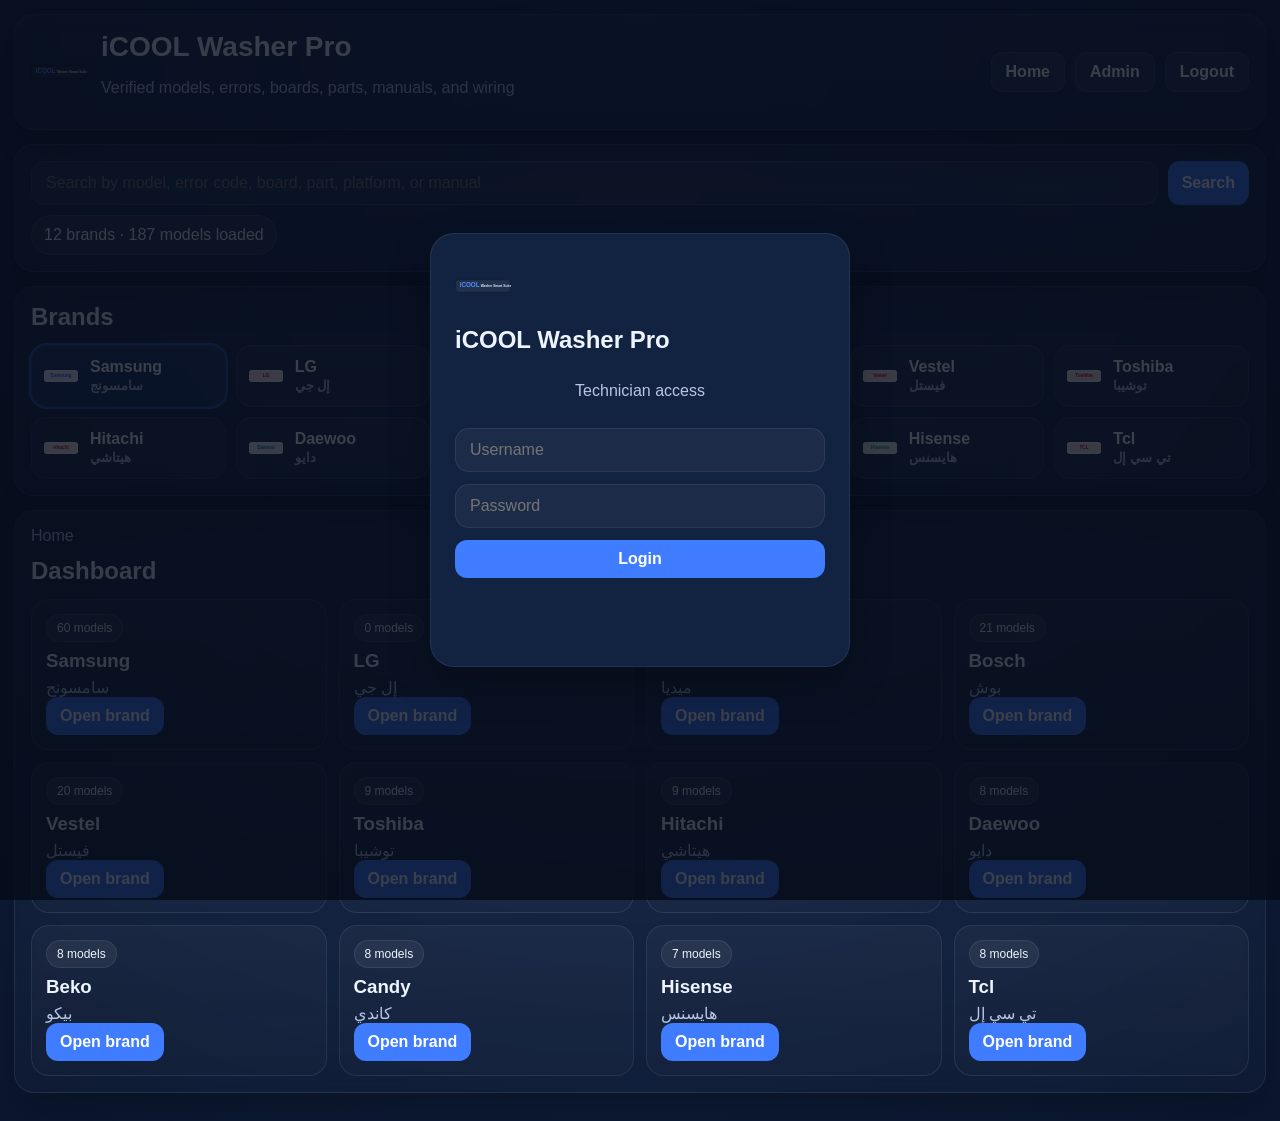
==== commit c15f5bb0: "Add files via upload" ====
--- a/index.html
+++ b/index.html
@@ -2,19 +2,60 @@
 <html lang="en">
 <head>
   <meta charset="utf-8" />
-  <meta name="viewport" content="width=device-width, initial-scale=1" />
-  <title>iCOOL Washer Smart Suite</title>
+  <meta name="viewport" content="width=device-width, initial-scale=1, viewport-fit=cover" />
+  <title>iCOOL Washer Pro</title>
   <link rel="stylesheet" href="styles.css" />
 </head>
 <body>
-  <div class="shell">
-    <header class="topbar">
-      <div class="brand-main"><img src="assets/logo/icool.svg" class="icool-logo" alt="iCOOL"><div><h1>Washer Smart Suite</h1><p>Clean technician view for search, brands, models, faults, parts, manuals, and wiring.</p></div></div>
-      <div class="row"><button id="homeBtn" class="ghost-btn">Home</button><button id="adminBtn" class="ghost-btn">Admin / AI</button></div>
+  <div id="loginOverlay" class="login-overlay">
+    <div class="login-card">
+      <img src="assets/logo/icool.svg" alt="iCOOL" class="login-logo" />
+      <h2>iCOOL Washer Pro</h2>
+      <p class="muted center">Technician access</p>
+      <input id="loginUser" type="text" placeholder="Username" autocomplete="username" />
+      <input id="loginPass" type="password" placeholder="Password" autocomplete="current-password" />
+      <button id="loginBtn">Login</button>
+      <p id="loginMsg" class="error-text"></p>
+    </div>
+  </div>
+
+  <div class="app-shell">
+    <header class="topbar panel-card">
+      <div class="brand-head">
+        <img src="assets/logo/icool.svg" alt="iCOOL" class="logo-main" />
+        <div>
+          <h1>iCOOL Washer Pro</h1>
+          <p class="muted">Verified models, errors, boards, parts, manuals, and wiring</p>
+        </div>
+      </div>
+      <div class="top-actions">
+        <button id="homeBtn" class="ghost-btn">Home</button>
+        <button id="adminBtn" class="ghost-btn">Admin</button>
+        <button id="logoutBtn" class="ghost-btn">Logout</button>
+      </div>
     </header>
-    <section class="search-panel"><div class="search-row"><input id="globalSearch" type="text" placeholder="Search model, error code, board, part, or manual"><button id="searchBtn">Search</button></div><div class="subrow"><div id="statsBox" class="pill">Loading...</div><div id="crumbs" class="crumbs">Home</div></div></section>
-    <main class="layout"><aside class="sidebar"><h2>Brands</h2><div id="brandList" class="brand-list"></div></aside><section class="mainview"><div id="viewRoot"></div></section></main>
+
+    <section class="panel-card search-panel">
+      <div class="search-wrap">
+        <input id="globalSearch" type="text" placeholder="Search by model, error code, board, part, platform, or manual" />
+        <button id="searchBtn">Search</button>
+      </div>
+      <div class="status-row">
+        <div id="statsBox" class="status-pill">Loading…</div>
+      </div>
+    </section>
+
+    <section class="panel-card">
+      <h2 class="section-title">Brands</h2>
+      <div id="brandList" class="brand-list"></div>
+    </section>
+
+    <section class="panel-card main-panel">
+      <div id="crumbs" class="crumbs">Home</div>
+      <div id="viewRoot"></div>
+    </section>
   </div>
+
   <script src="app.js"></script>
 </body>
-</html>+</html>
--- a/styles.css
+++ b/styles.css
@@ -1,43 +1,130 @@
 
-:root{
-  --bg1:#10213e; --bg2:#193760; --panel:#172b49; --panel2:#213b64; --text:#eef5ff; --muted:#c7d7f0; --line:rgba(255,255,255,.10); --accent:#4f8dff; --danger:#ff8f97; --shadow:0 18px 44px rgba(0,0,0,.24);
+:root {
+  --bg1: #0b1730;
+  --bg2: #14284b;
+  --panel: #14233f;
+  --panel-2: #1b3156;
+  --text: #eef4ff;
+  --muted: #b8c6e6;
+  --line: rgba(255,255,255,.08);
+  --accent: #3f7cff;
+  --danger: #ff9ca3;
+  --ok: #b9ffd4;
+  --shadow: 0 16px 40px rgba(0,0,0,.28);
 }
-*{box-sizing:border-box}
-body{margin:0;font-family:Arial,Helvetica,sans-serif;color:var(--text);background:radial-gradient(circle at top left,#24497c 0%,#153156 42%,#0e1d35 100%)}
-button,input,textarea,select{font:inherit}
-a{color:#9bc3ff}
-.shell{max-width:1400px;margin:0 auto;padding:22px}
-.topbar,.search-panel,.panel,.sidebar,.mainview{border:1px solid var(--line);background:rgba(18,34,58,.56);box-shadow:var(--shadow);backdrop-filter:blur(8px);border-radius:22px}
-.topbar{display:flex;justify-content:space-between;gap:16px;align-items:center;padding:18px}
-.brand-main{display:flex;gap:16px;align-items:center}
-.brand-main h1{margin:0 0 6px;font-size:30px}
-.brand-main p{margin:0;color:var(--muted)}
-.icool-logo{width:220px;max-width:42vw;height:auto}
-.search-panel{margin-top:18px;padding:18px}
-.search-row{display:grid;grid-template-columns:1fr 140px;gap:12px}
-input,textarea,select{width:100%;border:1px solid rgba(255,255,255,.12);border-radius:14px;background:rgba(7,16,32,.24);color:var(--text);padding:14px 15px;outline:none}
-textarea{resize:vertical}
-button{border:none;border-radius:14px;padding:12px 16px;color:#fff;cursor:pointer;background:linear-gradient(180deg,var(--accent),#2b64e8)}
-.ghost-btn{background:rgba(255,255,255,.08)}
-.subrow,.row,.topline,.btn-grid{display:flex;gap:10px;align-items:center;flex-wrap:wrap}
-.subrow{justify-content:space-between;margin-top:12px}
-.pill,.crumbs,.status-box,.source-tag{border:1px solid var(--line);background:rgba(255,255,255,.05);border-radius:999px;padding:8px 12px;color:var(--muted)}
-.layout{display:grid;grid-template-columns:290px 1fr;gap:18px;margin-top:18px}
-.sidebar{padding:18px;height:fit-content;position:sticky;top:18px}.sidebar h2{margin:0 0 12px;font-size:20px}
-.brand-list{display:grid;gap:10px}
-.brand-btn{display:flex;gap:12px;align-items:center;width:100%;text-align:left;background:rgba(255,255,255,.04);border:1px solid var(--line);border-radius:16px;padding:12px 14px;color:var(--text);cursor:pointer}
-.brand-btn.active{background:linear-gradient(180deg,#4079f2,#2b62de)}
-.brand-btn img{width:58px;height:28px;object-fit:contain;background:#ffffff12;border-radius:8px}
-.brand-btn small{display:block;color:#dfe8ffb3;margin-top:4px}
-.mainview{padding:20px}
-.section-title{margin:0 0 14px;font-size:24px}
-.grid{display:grid;grid-template-columns:repeat(auto-fill,minmax(230px,1fr));gap:14px}
-.card,.result-card{border:1px solid var(--line);background:rgba(255,255,255,.04);border-radius:18px;padding:16px}.card h3,.result-card h3{margin:0 0 10px}
-.hero-row{display:flex;justify-content:space-between;align-items:center;gap:14px;flex-wrap:wrap;margin-bottom:16px}.hero-brand-logo{width:96px;height:44px;object-fit:contain;background:#fff1;border-radius:10px}.brand-wrap{display:flex;gap:14px;align-items:center}
-.details-grid{display:grid;grid-template-columns:repeat(2,minmax(0,1fr));gap:16px}
-.panel{padding:18px}.full-panel{margin-top:18px}.panel h3{margin-top:0}
-.kv{display:grid;grid-template-columns:160px 1fr;gap:8px;margin:6px 0}.muted{color:var(--muted)}.clean-list{margin:10px 0 0;padding-left:18px}.clean-list li{margin:8px 0}.empty{border:1px dashed rgba(255,255,255,.18);border-radius:18px;padding:22px;text-align:center;color:var(--muted)}.source-tag{display:inline-block;margin-left:8px;padding:3px 8px;font-size:12px}
-.search-list{display:grid;gap:14px}.result-card{display:flex;justify-content:space-between;align-items:flex-start;gap:12px}
-.admin-grid{display:grid;grid-template-columns:1.3fr .8fr;gap:18px;margin-top:18px}.btn-grid{display:grid;grid-template-columns:repeat(2,minmax(0,1fr));gap:10px;margin-top:12px}.json-box{min-height:60vh;font-family:ui-monospace,SFMono-Regular,Menlo,monospace}
-label{display:block;margin:10px 0 6px;color:#dce8ff;font-weight:700}
-@media (max-width:980px){.layout,.admin-grid,.details-grid{grid-template-columns:1fr}.sidebar{position:static}.topbar{flex-direction:column;align-items:flex-start}.search-row{grid-template-columns:1fr}.btn-grid{grid-template-columns:1fr}.kv{grid-template-columns:1fr}}
+* { box-sizing: border-box; }
+body {
+  margin: 0;
+  font-family: Inter, Arial, sans-serif;
+  background: radial-gradient(circle at top, #18305a 0%, var(--bg2) 42%, var(--bg1) 100%);
+  color: var(--text);
+}
+a { color: #a9c7ff; }
+button, input, select, textarea { font: inherit; }
+.app-shell { max-width: 1400px; margin: 0 auto; padding: 14px; }
+.panel-card {
+  background: linear-gradient(180deg, rgba(255,255,255,.03), rgba(255,255,255,.015));
+  border: 1px solid var(--line);
+  border-radius: 20px;
+  box-shadow: var(--shadow);
+  padding: 16px;
+  margin-bottom: 14px;
+  backdrop-filter: blur(10px);
+}
+.topbar { display: flex; justify-content: space-between; align-items: center; gap: 16px; }
+.brand-head { display: flex; align-items: center; gap: 14px; }
+.logo-main, .login-logo { width: 56px; height: 56px; object-fit: contain; }
+h1, h2, h3 { margin: 0; }
+.brand-head h1 { font-size: 28px; }
+.muted, .dim { color: var(--muted); }
+.center { text-align: center; }
+.top-actions, .admin-actions, .row, .topline { display: flex; gap: 10px; flex-wrap: wrap; align-items: center; }
+button {
+  background: var(--accent);
+  border: none;
+  color: white;
+  padding: 10px 14px;
+  border-radius: 12px;
+  cursor: pointer;
+  font-weight: 600;
+}
+button.ghost-btn { background: rgba(255,255,255,.06); border: 1px solid var(--line); }
+button:hover { filter: brightness(1.05); }
+.search-wrap { display: grid; grid-template-columns: 1fr auto; gap: 10px; }
+.search-wrap input, .field-block input, .field-block select, .field-block textarea, .json-editor, #brandJson, #loginUser, #loginPass {
+  width: 100%;
+  padding: 12px 14px;
+  border-radius: 14px;
+  border: 1px solid var(--line);
+  background: rgba(255,255,255,.04);
+  color: white;
+}
+#brandSelect option { color: black; }
+.search-panel { position: sticky; top: 0; z-index: 10; }
+.status-row { margin-top: 10px; display: flex; justify-content: space-between; gap: 12px; }
+.status-pill {
+  display: inline-flex; align-items: center; gap: 8px;
+  padding: 10px 12px; border-radius: 999px; background: rgba(255,255,255,.06); border: 1px solid var(--line);
+}
+.section-title { margin-bottom: 14px; }
+.brand-list { display: grid; grid-template-columns: repeat(auto-fit, minmax(180px, 1fr)); gap: 10px; }
+.brand-btn {
+  display: flex; gap: 12px; align-items: center; text-align: left;
+  padding: 12px; border-radius: 16px; border: 1px solid var(--line);
+  background: rgba(255,255,255,.04); color: white; cursor: pointer;
+}
+.brand-btn img { width: 34px; height: 34px; object-fit: contain; }
+.brand-btn.active { outline: 2px solid rgba(63,124,255,.6); background: rgba(63,124,255,.14); }
+.main-panel { min-height: 420px; }
+.crumbs { color: var(--muted); margin-bottom: 12px; }
+.grid, .models-grid {
+  display: grid; grid-template-columns: repeat(auto-fit, minmax(240px, 1fr)); gap: 12px;
+}
+.card, .model-card, .result-card, .detail-card {
+  background: linear-gradient(180deg, rgba(255,255,255,.035), rgba(255,255,255,.015));
+  border: 1px solid var(--line); border-radius: 18px; padding: 14px;
+}
+.card h3, .model-card h3, .result-card h3 { margin: 8px 0 6px; }
+.pill, .badge, .source-tag {
+  display: inline-block; padding: 6px 10px; border-radius: 999px; font-size: 12px;
+  background: rgba(255,255,255,.06); border: 1px solid var(--line);
+}
+.source-tag { margin-left: 6px; }
+.hero-row, .brand-header {
+  display: flex; justify-content: space-between; align-items: flex-start; gap: 14px; margin-bottom: 12px;
+}
+.hero-brand-logo { width: 54px; height: 54px; }
+.brand-wrap { display: flex; gap: 12px; align-items: center; }
+.details-grid { display: grid; grid-template-columns: repeat(auto-fit, minmax(320px, 1fr)); gap: 12px; }
+.clean-list { margin: 0; padding-left: 20px; }
+.clean-list li { margin-bottom: 10px; }
+.empty { padding: 14px; border-radius: 16px; border: 1px dashed var(--line); color: var(--muted); }
+.kv { display: grid; grid-template-columns: 130px 1fr; gap: 10px; padding: 8px 0; border-bottom: 1px solid rgba(255,255,255,.04); }
+.kv:last-child { border-bottom: 0; }
+.login-overlay {
+  position: fixed; inset: 0; background: rgba(4,10,23,.78); display: flex; align-items: center; justify-content: center; z-index: 100;
+}
+.login-overlay.hidden { display: none; }
+.login-card {
+  width: min(92vw, 420px); background: #122341; border: 1px solid var(--line); border-radius: 24px;
+  padding: 24px; box-shadow: var(--shadow); display: grid; gap: 12px;
+}
+.error-text { color: var(--danger); min-height: 20px; }
+.toolbar-grid { display: grid; grid-template-columns: 280px 1fr; gap: 14px; }
+.compact-grid { grid-template-columns: repeat(auto-fit, minmax(180px, 1fr)); }
+.field-block { display: grid; gap: 8px; }
+.field-block label { color: var(--muted); font-size: 13px; }
+.field-block.wide { min-width: 0; }
+.json-editor { min-height: 70vh; }
+.admin-toolbar { position: sticky; top: 0; z-index: 5; }
+.sticky-actions { margin-top: 14px; }
+.tabs { display: flex; gap: 8px; flex-wrap: wrap; margin-bottom: 12px; }
+.tab-btn { background: rgba(255,255,255,.06); border: 1px solid var(--line); }
+.tab-btn.active { background: rgba(63,124,255,.2); }
+.hidden { display: none !important; }
+@media (max-width: 820px) {
+  .topbar, .hero-row, .brand-header { flex-direction: column; }
+  .toolbar-grid { grid-template-columns: 1fr; }
+  .search-wrap { grid-template-columns: 1fr; }
+  .kv { grid-template-columns: 1fr; }
+}
